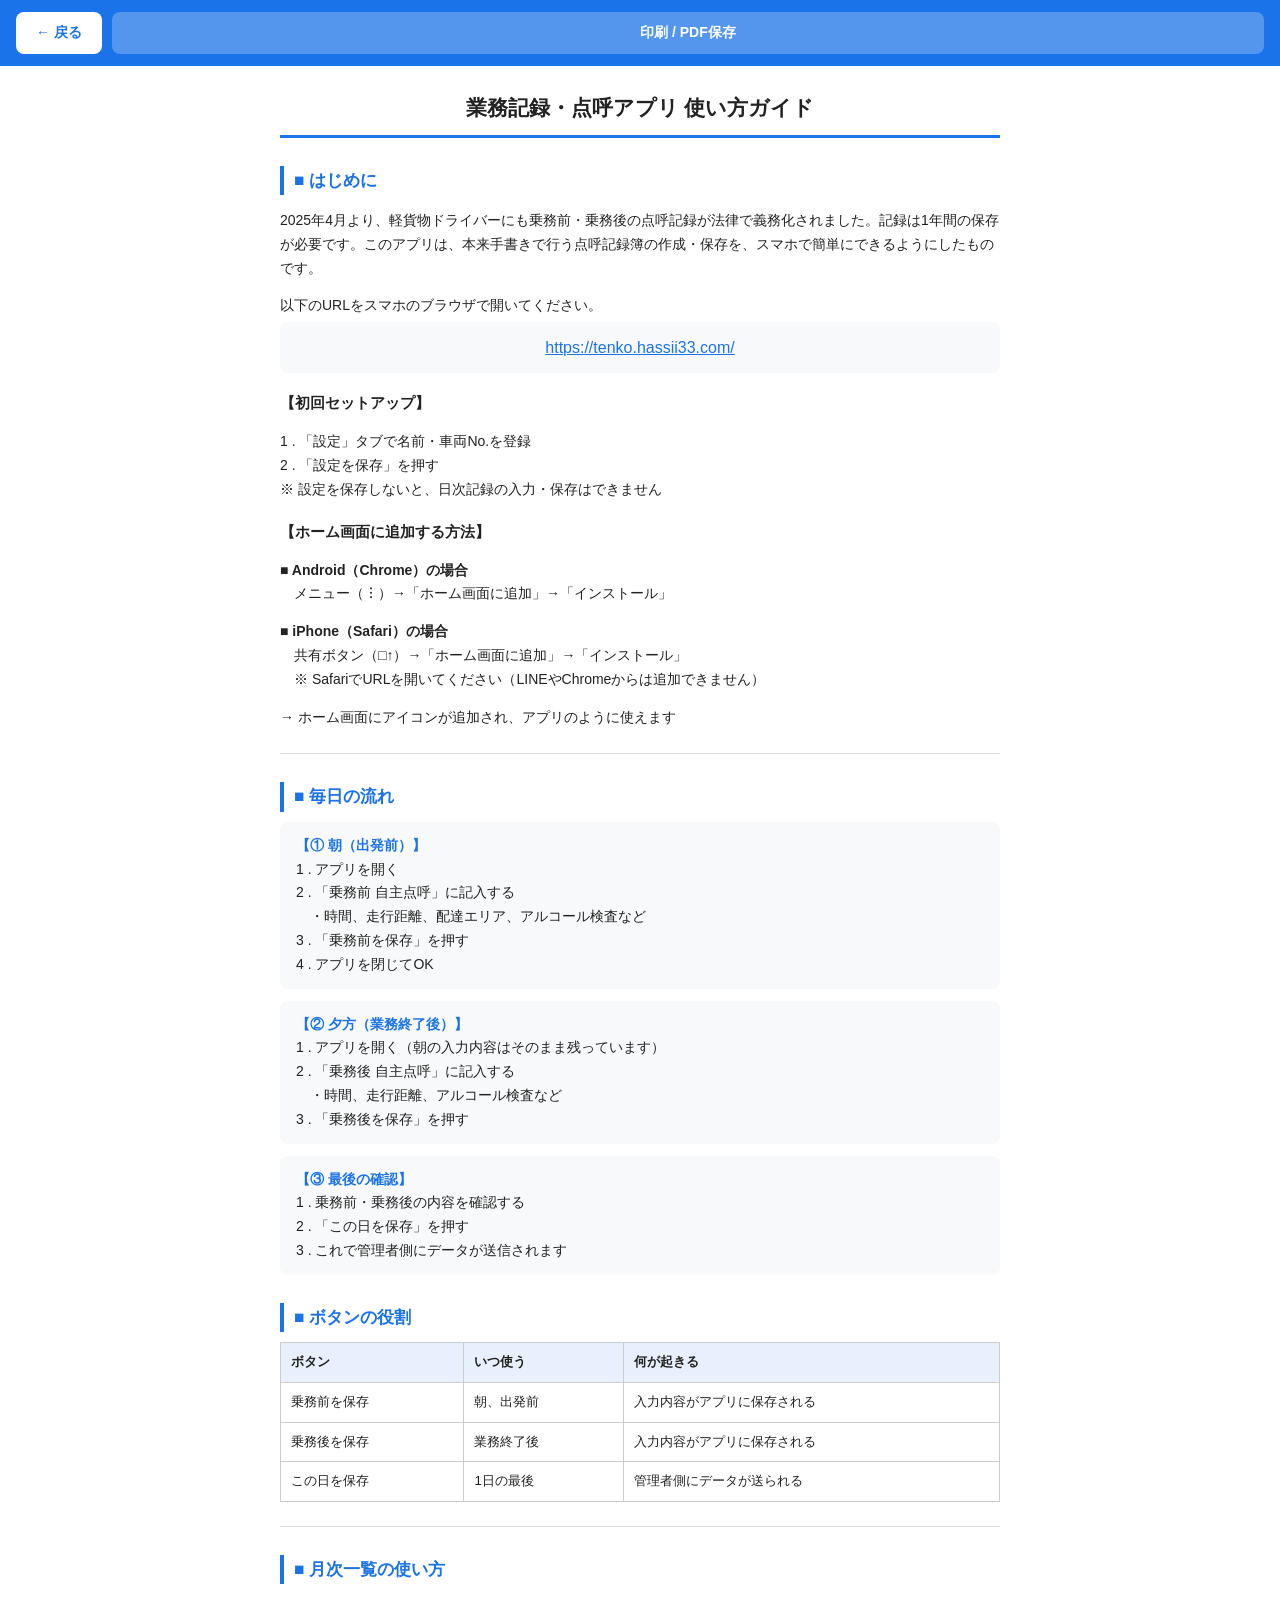
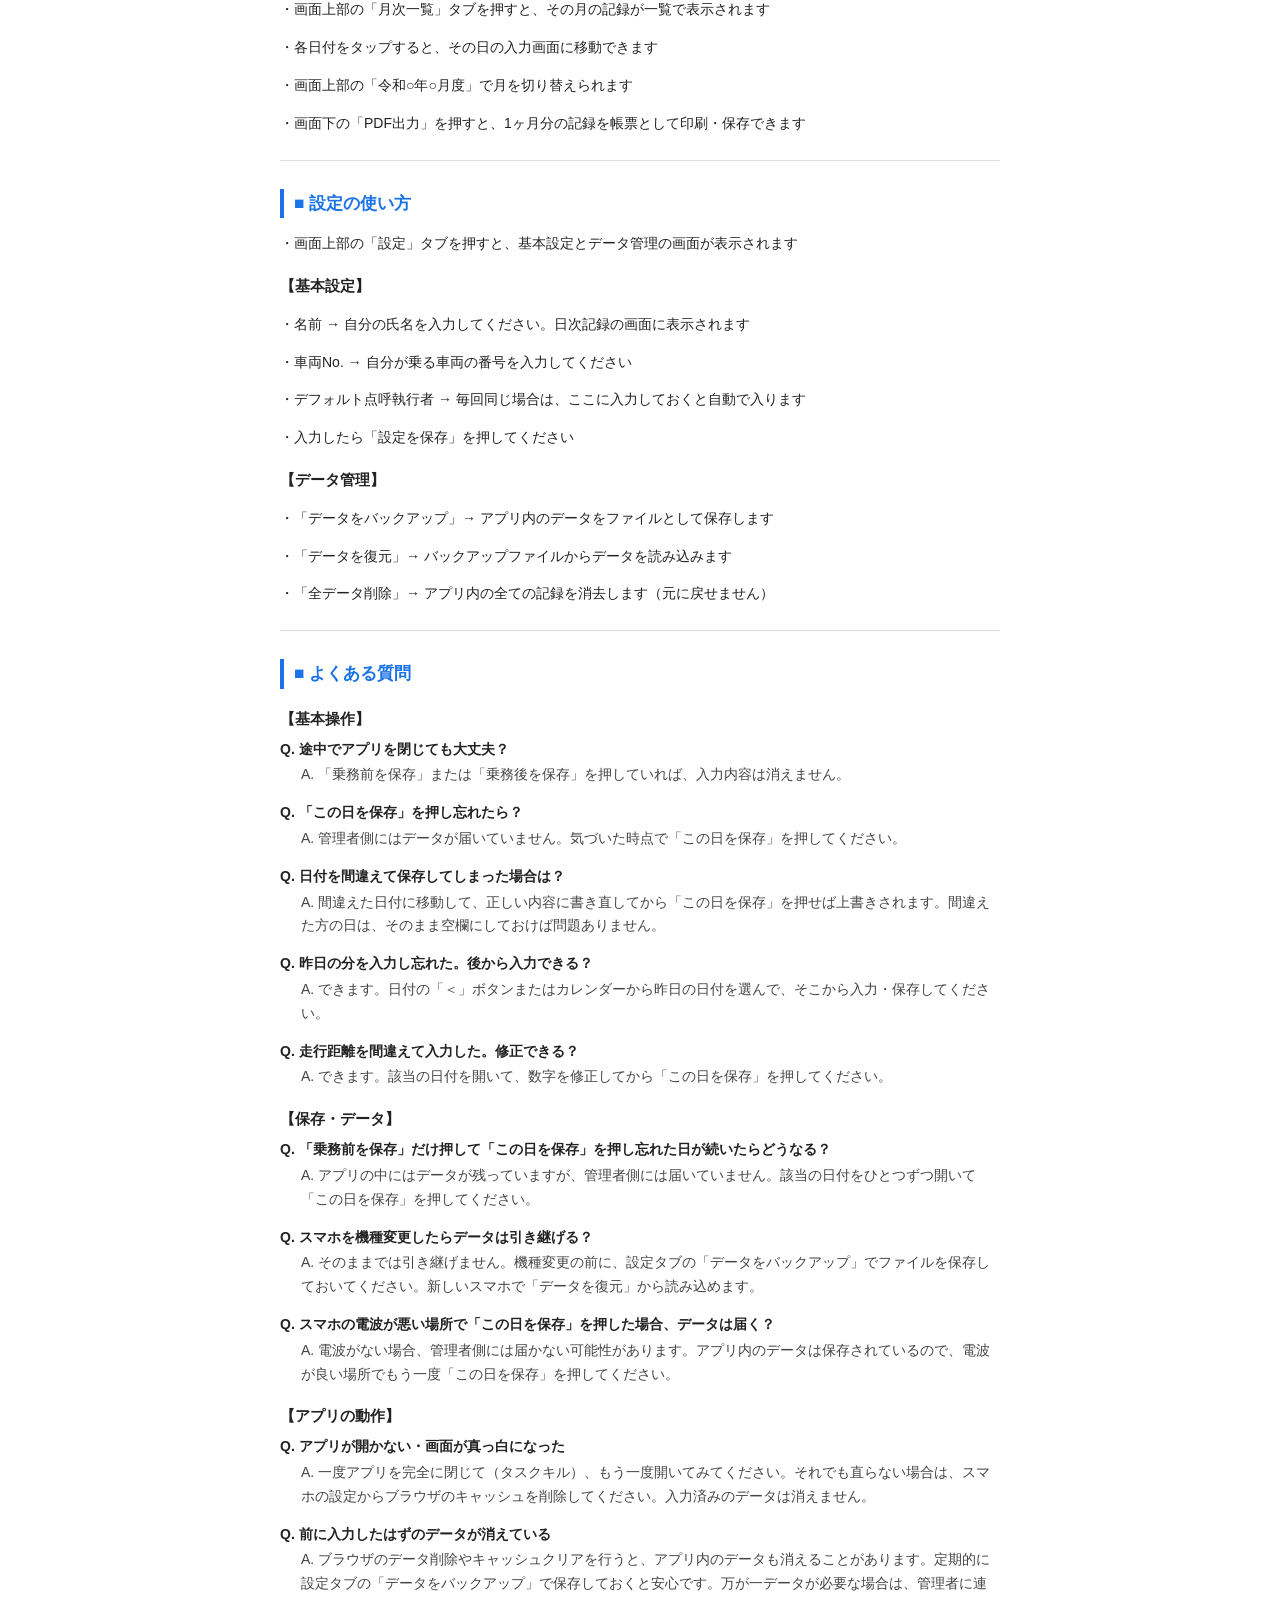
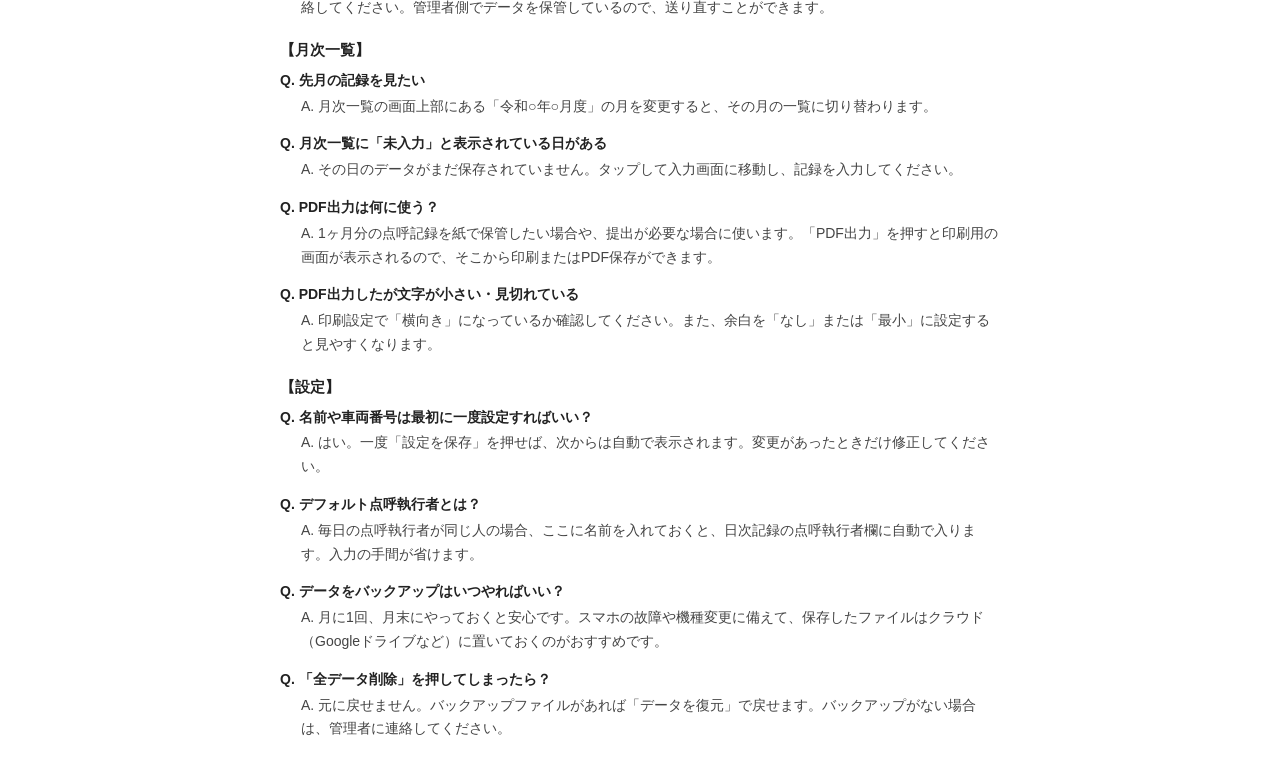
==== guide.html @ 97c28713 "点呼アプリ: 使い方ガイド内蔵・設定未登録時の保存ブロック追加 - guide.htmlをアプリ内に配置、設定タブからアクセス可能に - 名前・車両No.未登録時は全保存ボタンをブロック - SWキャ" ====
<!DOCTYPE html>
<html lang="ja">
<head>
<meta charset="UTF-8">
<meta name="viewport" content="width=device-width, initial-scale=1.0">
<title>業務記録・点呼アプリ 使い方ガイド</title>
<style>
@page { size: A4; margin: 15mm 18mm; }
@media print { body { -webkit-print-color-adjust: exact; print-color-adjust: exact; } .no-print { display: none !important; } }
body { font-family: "Hiragino Sans", "Noto Sans JP", "Yu Gothic", sans-serif; font-size: 10.5pt; line-height: 1.7; color: #222; max-width: 720px; margin: 0 auto; padding: 20px; }
h1 { font-size: 16pt; text-align: center; border-bottom: 3px solid #1a73e8; padding-bottom: 8px; margin-bottom: 20px; }
h2 { font-size: 13pt; color: #1a73e8; margin-top: 28px; margin-bottom: 10px; border-left: 4px solid #1a73e8; padding-left: 10px; }
h3 { font-size: 11pt; margin-top: 18px; margin-bottom: 6px; }
p, li { margin-bottom: 4px; }
.step-block { background: #f8f9fa; border-radius: 8px; padding: 12px 16px; margin-bottom: 12px; }
.step-block strong { color: #1a73e8; }
.btn-table { width: 100%; border-collapse: collapse; margin: 10px 0; }
.btn-table th, .btn-table td { border: 1px solid #ccc; padding: 8px 10px; text-align: left; font-size: 10pt; }
.btn-table th { background: #e8f0fe; font-weight: bold; }
.qa { margin-bottom: 14px; }
.qa-q { font-weight: bold; margin-bottom: 2px; }
.qa-a { margin-left: 1.5em; color: #444; }
.section-divider { border: none; border-top: 1px solid #ddd; margin: 24px 0; }
.toolbar { position: fixed; top: 0; left: 0; right: 0; display: flex; gap: 10px; padding: 12px 16px; background: #1a73e8; z-index: 9999; }
.toolbar button { padding: 12px 20px; border: none; border-radius: 8px; font-size: 14px; font-weight: bold; cursor: pointer; }
.toolbar .back-btn { background: white; color: #1a73e8; min-width: 80px; }
.toolbar .print-btn { background: rgba(255,255,255,0.25); color: white; flex: 1; }
.spacer { height: 56px; }
</style>
</head>
<body>

<div class="toolbar no-print">
<button class="back-btn" onclick="window.close(); history.back();">&larr; 戻る</button>
<button class="print-btn" onclick="window.print();">印刷 / PDF保存</button>
</div>
<div class="spacer no-print"></div>

<h1>業務記録・点呼アプリ 使い方ガイド</h1>

<h2>&#9632; はじめに</h2>

<p>2025年4月より、軽貨物ドライバーにも乗務前・乗務後の点呼記録が法律で義務化されました。記録は1年間の保存が必要です。このアプリは、本来手書きで行う点呼記録簿の作成・保存を、スマホで簡単にできるようにしたものです。</p>

<p>以下のURLをスマホのブラウザで開いてください。</p>

<div class="step-block" style="text-align:center;">
<a href="https://tenko.hassii33.com/" style="font-size:12pt; color:#1a73e8; word-break:break-all;">https://tenko.hassii33.com/</a>
</div>

<h3>【初回セットアップ】</h3>
<p>1 . 「設定」タブで名前・車両No.を登録<br>
2 . 「設定を保存」を押す<br>
※ 設定を保存しないと、日次記録の入力・保存はできません</p>

<h3>【ホーム画面に追加する方法】</h3>
<p><strong>&#9632; Android（Chrome）の場合</strong><br>
　メニュー（︙）→「ホーム画面に追加」→「インストール」</p>
<p><strong>&#9632; iPhone（Safari）の場合</strong><br>
　共有ボタン（□↑）→「ホーム画面に追加」→「インストール」<br>
　※ SafariでURLを開いてください（LINEやChromeからは追加できません）</p>
<p>→ ホーム画面にアイコンが追加され、アプリのように使えます</p>

<hr class="section-divider">

<h2>&#9632; 毎日の流れ</h2>

<div class="step-block">
<strong>【&#9312; 朝（出発前）】</strong><br>
1 . アプリを開く<br>
2 . 「乗務前 自主点呼」に記入する<br>
　・時間、走行距離、配達エリア、アルコール検査など<br>
3 . 「乗務前を保存」を押す<br>
4 . アプリを閉じてOK
</div>

<div class="step-block">
<strong>【&#9313; 夕方（業務終了後）】</strong><br>
1 . アプリを開く（朝の入力内容はそのまま残っています）<br>
2 . 「乗務後 自主点呼」に記入する<br>
　・時間、走行距離、アルコール検査など<br>
3 . 「乗務後を保存」を押す
</div>

<div class="step-block">
<strong>【&#9314; 最後の確認】</strong><br>
1 . 乗務前・乗務後の内容を確認する<br>
2 . 「この日を保存」を押す<br>
3 . これで管理者側にデータが送信されます
</div>

<h2>&#9632; ボタンの役割</h2>

<table class="btn-table">
<tr><th>ボタン</th><th>いつ使う</th><th>何が起きる</th></tr>
<tr><td>乗務前を保存</td><td>朝、出発前</td><td>入力内容がアプリに保存される</td></tr>
<tr><td>乗務後を保存</td><td>業務終了後</td><td>入力内容がアプリに保存される</td></tr>
<tr><td>この日を保存</td><td>1日の最後</td><td>管理者側にデータが送られる</td></tr>
</table>

<hr class="section-divider">

<h2>&#9632; 月次一覧の使い方</h2>
<p>・画面上部の「月次一覧」タブを押すと、その月の記録が一覧で表示されます</p>
<p>・各日付をタップすると、その日の入力画面に移動できます</p>
<p>・画面上部の「令和○年○月度」で月を切り替えられます</p>
<p>・画面下の「PDF出力」を押すと、1ヶ月分の記録を帳票として印刷・保存できます</p>

<hr class="section-divider">

<h2>&#9632; 設定の使い方</h2>
<p>・画面上部の「設定」タブを押すと、基本設定とデータ管理の画面が表示されます</p>

<h3>【基本設定】</h3>
<p>・名前 → 自分の氏名を入力してください。日次記録の画面に表示されます</p>
<p>・車両No. → 自分が乗る車両の番号を入力してください</p>
<p>・デフォルト点呼執行者 → 毎回同じ場合は、ここに入力しておくと自動で入ります</p>
<p>・入力したら「設定を保存」を押してください</p>

<h3>【データ管理】</h3>
<p>・「データをバックアップ」→ アプリ内のデータをファイルとして保存します</p>
<p>・「データを復元」→ バックアップファイルからデータを読み込みます</p>
<p>・「全データ削除」→ アプリ内の全ての記録を消去します（元に戻せません）</p>

<hr class="section-divider">

<h2>&#9632; よくある質問</h2>

<h3>【基本操作】</h3>

<div class="qa">
<div class="qa-q">Q. 途中でアプリを閉じても大丈夫？</div>
<div class="qa-a">A. 「乗務前を保存」または「乗務後を保存」を押していれば、入力内容は消えません。</div>
</div>

<div class="qa">
<div class="qa-q">Q. 「この日を保存」を押し忘れたら？</div>
<div class="qa-a">A. 管理者側にはデータが届いていません。気づいた時点で「この日を保存」を押してください。</div>
</div>

<div class="qa">
<div class="qa-q">Q. 日付を間違えて保存してしまった場合は？</div>
<div class="qa-a">A. 間違えた日付に移動して、正しい内容に書き直してから「この日を保存」を押せば上書きされます。間違えた方の日は、そのまま空欄にしておけば問題ありません。</div>
</div>

<div class="qa">
<div class="qa-q">Q. 昨日の分を入力し忘れた。後から入力できる？</div>
<div class="qa-a">A. できます。日付の「＜」ボタンまたはカレンダーから昨日の日付を選んで、そこから入力・保存してください。</div>
</div>

<div class="qa">
<div class="qa-q">Q. 走行距離を間違えて入力した。修正できる？</div>
<div class="qa-a">A. できます。該当の日付を開いて、数字を修正してから「この日を保存」を押してください。</div>
</div>

<h3>【保存・データ】</h3>

<div class="qa">
<div class="qa-q">Q. 「乗務前を保存」だけ押して「この日を保存」を押し忘れた日が続いたらどうなる？</div>
<div class="qa-a">A. アプリの中にはデータが残っていますが、管理者側には届いていません。該当の日付をひとつずつ開いて「この日を保存」を押してください。</div>
</div>

<div class="qa">
<div class="qa-q">Q. スマホを機種変更したらデータは引き継げる？</div>
<div class="qa-a">A. そのままでは引き継げません。機種変更の前に、設定タブの「データをバックアップ」でファイルを保存しておいてください。新しいスマホで「データを復元」から読み込めます。</div>
</div>

<div class="qa">
<div class="qa-q">Q. スマホの電波が悪い場所で「この日を保存」を押した場合、データは届く？</div>
<div class="qa-a">A. 電波がない場合、管理者側には届かない可能性があります。アプリ内のデータは保存されているので、電波が良い場所でもう一度「この日を保存」を押してください。</div>
</div>

<h3>【アプリの動作】</h3>

<div class="qa">
<div class="qa-q">Q. アプリが開かない・画面が真っ白になった</div>
<div class="qa-a">A. 一度アプリを完全に閉じて（タスクキル）、もう一度開いてみてください。それでも直らない場合は、スマホの設定からブラウザのキャッシュを削除してください。入力済みのデータは消えません。</div>
</div>

<div class="qa">
<div class="qa-q">Q. 前に入力したはずのデータが消えている</div>
<div class="qa-a">A. ブラウザのデータ削除やキャッシュクリアを行うと、アプリ内のデータも消えることがあります。定期的に設定タブの「データをバックアップ」で保存しておくと安心です。万が一データが必要な場合は、管理者に連絡してください。管理者側でデータを保管しているので、送り直すことができます。</div>
</div>

<h3>【月次一覧】</h3>

<div class="qa">
<div class="qa-q">Q. 先月の記録を見たい</div>
<div class="qa-a">A. 月次一覧の画面上部にある「令和○年○月度」の月を変更すると、その月の一覧に切り替わります。</div>
</div>

<div class="qa">
<div class="qa-q">Q. 月次一覧に「未入力」と表示されている日がある</div>
<div class="qa-a">A. その日のデータがまだ保存されていません。タップして入力画面に移動し、記録を入力してください。</div>
</div>

<div class="qa">
<div class="qa-q">Q. PDF出力は何に使う？</div>
<div class="qa-a">A. 1ヶ月分の点呼記録を紙で保管したい場合や、提出が必要な場合に使います。「PDF出力」を押すと印刷用の画面が表示されるので、そこから印刷またはPDF保存ができます。</div>
</div>

<div class="qa">
<div class="qa-q">Q. PDF出力したが文字が小さい・見切れている</div>
<div class="qa-a">A. 印刷設定で「横向き」になっているか確認してください。また、余白を「なし」または「最小」に設定すると見やすくなります。</div>
</div>

<h3>【設定】</h3>

<div class="qa">
<div class="qa-q">Q. 名前や車両番号は最初に一度設定すればいい？</div>
<div class="qa-a">A. はい。一度「設定を保存」を押せば、次からは自動で表示されます。変更があったときだけ修正してください。</div>
</div>

<div class="qa">
<div class="qa-q">Q. デフォルト点呼執行者とは？</div>
<div class="qa-a">A. 毎日の点呼執行者が同じ人の場合、ここに名前を入れておくと、日次記録の点呼執行者欄に自動で入ります。入力の手間が省けます。</div>
</div>

<div class="qa">
<div class="qa-q">Q. データをバックアップはいつやればいい？</div>
<div class="qa-a">A. 月に1回、月末にやっておくと安心です。スマホの故障や機種変更に備えて、保存したファイルはクラウド（Googleドライブなど）に置いておくのがおすすめです。</div>
</div>

<div class="qa">
<div class="qa-q">Q. 「全データ削除」を押してしまったら？</div>
<div class="qa-a">A. 元に戻せません。バックアップファイルがあれば「データを復元」で戻せます。バックアップがない場合は、管理者に連絡してください。</div>
</div>

</body>
</html>
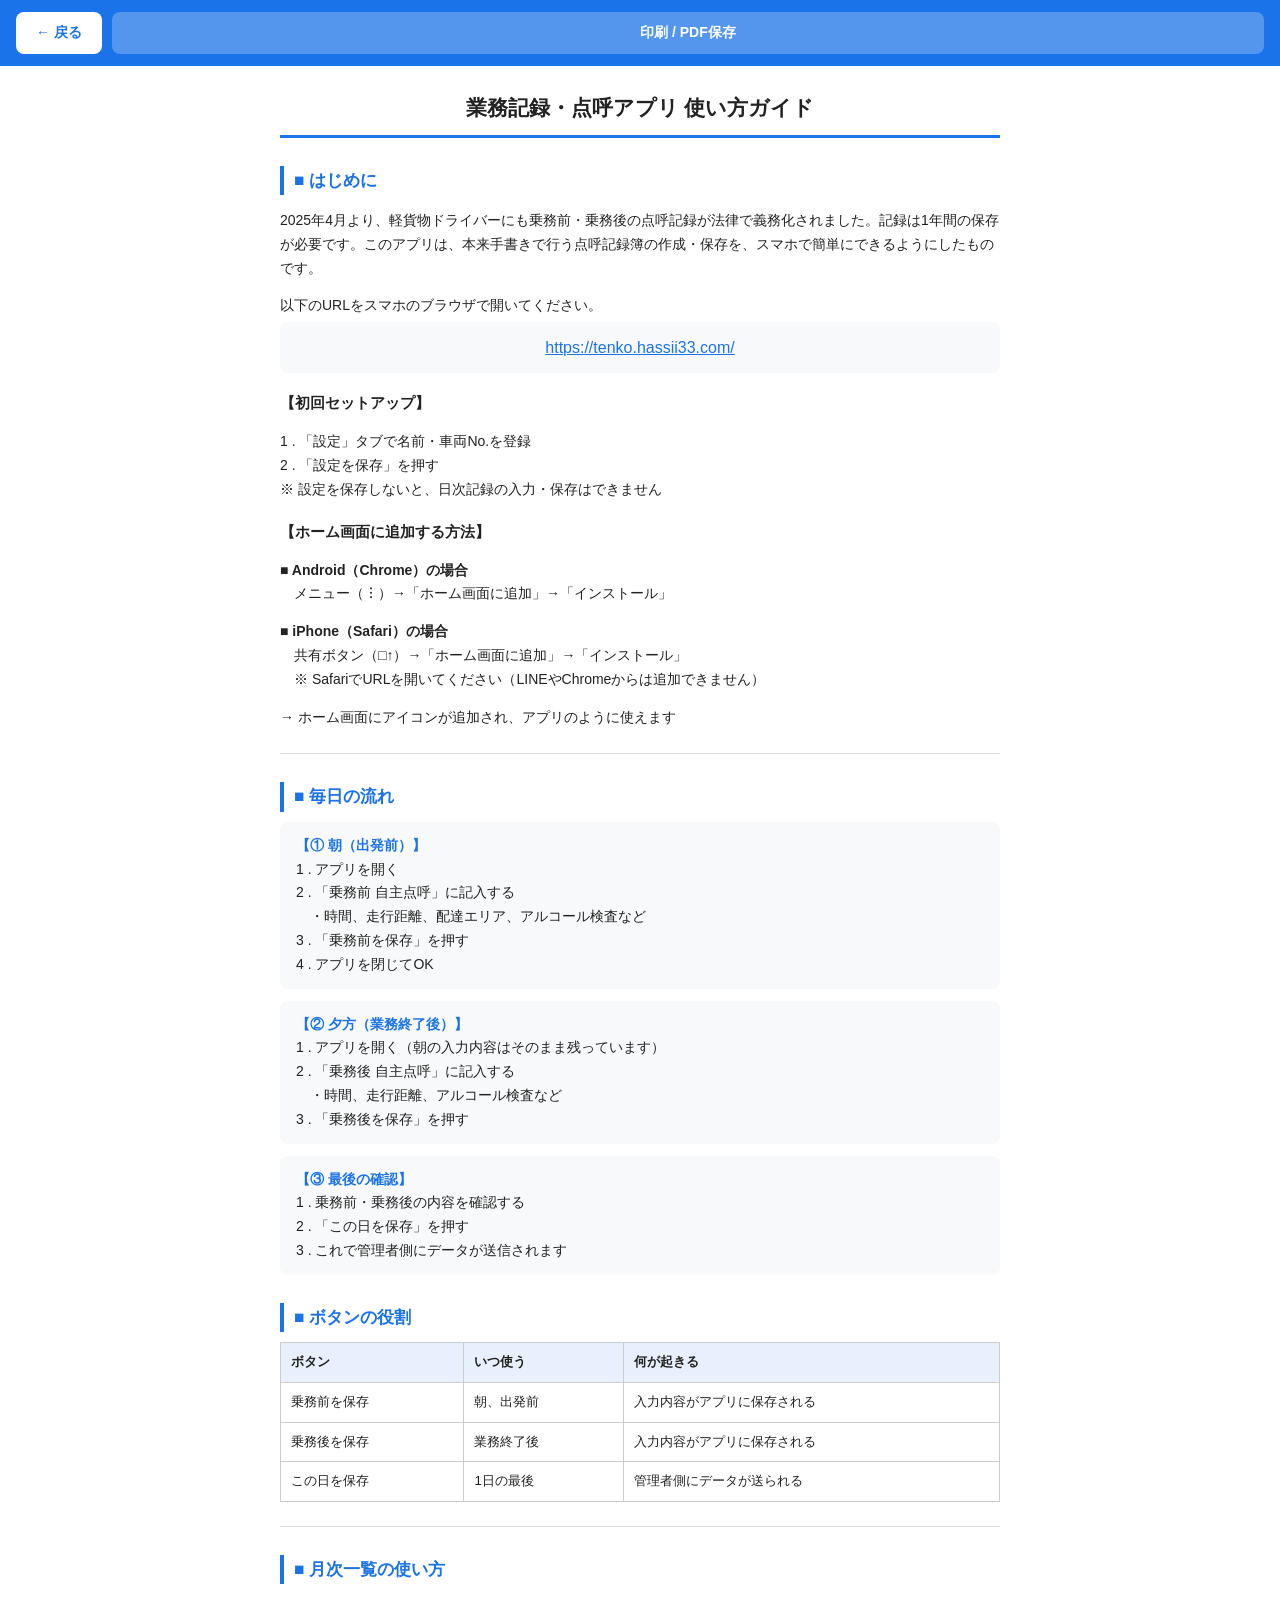
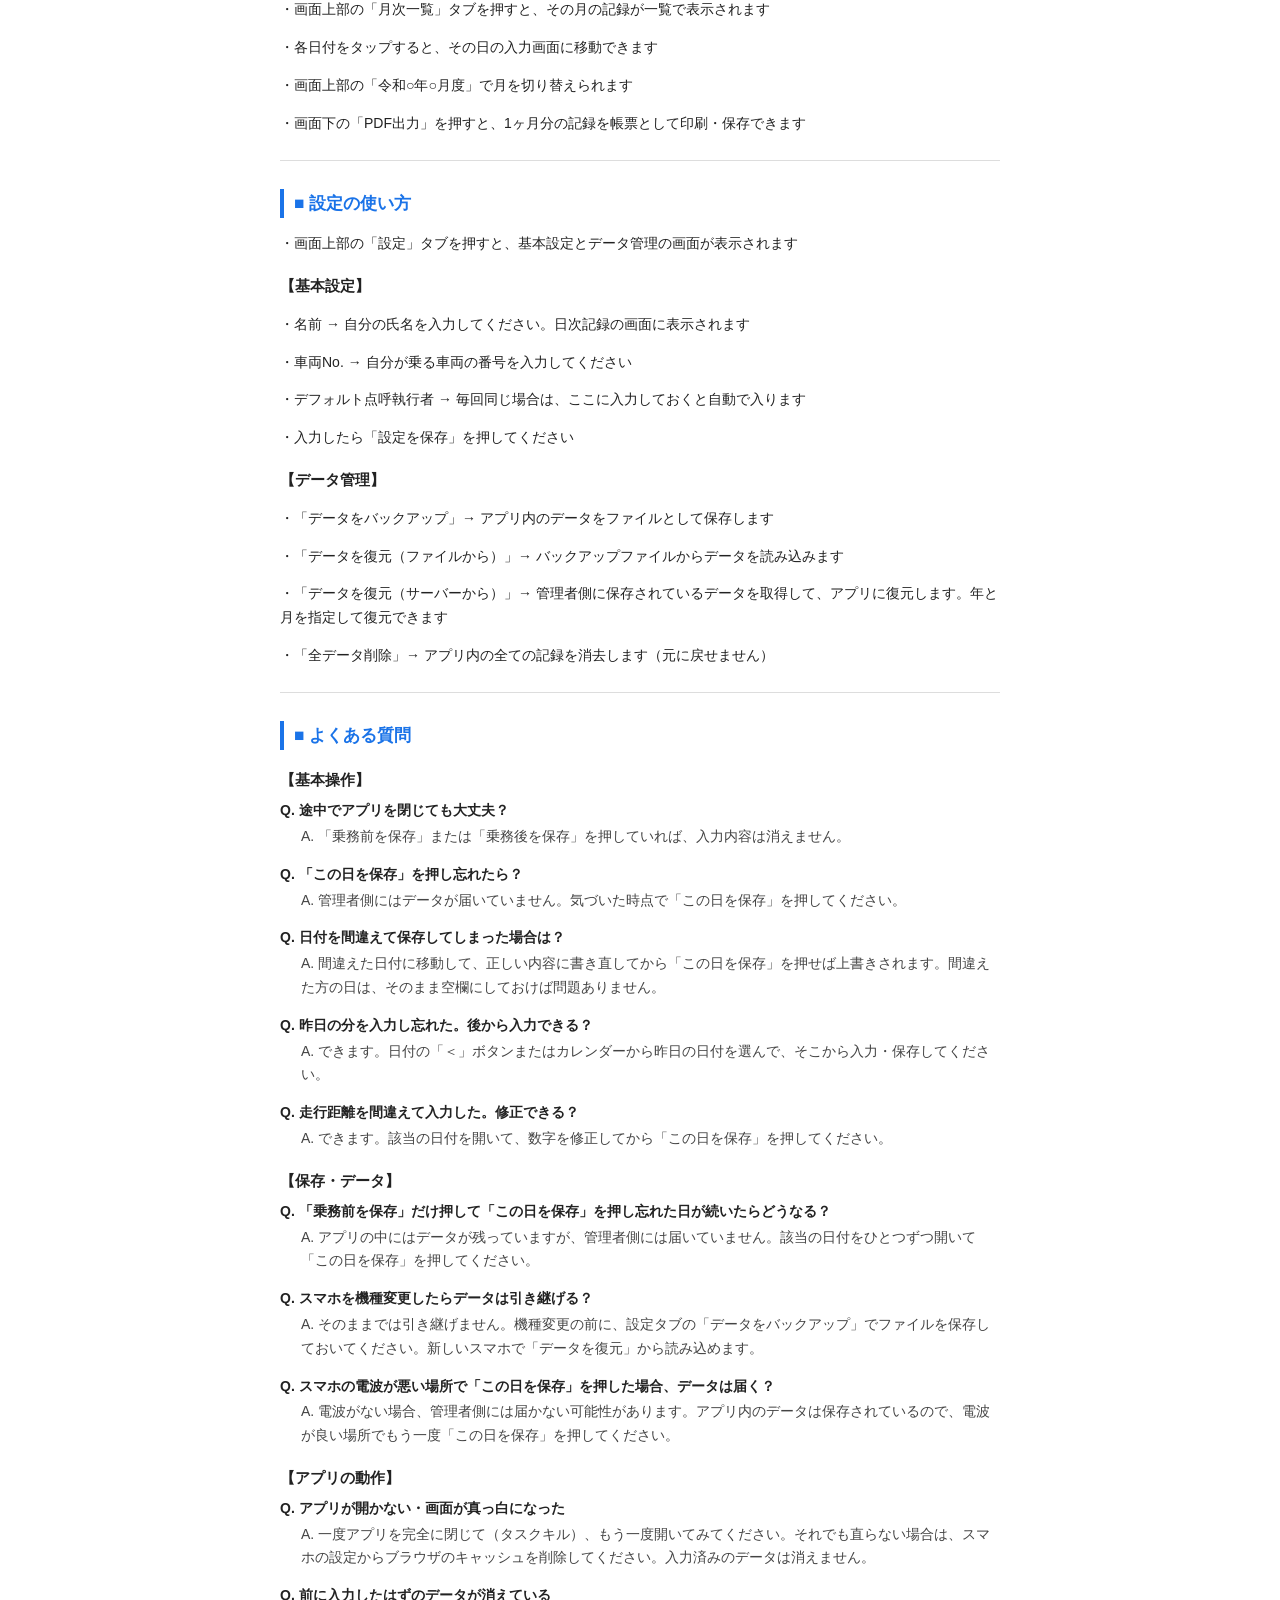
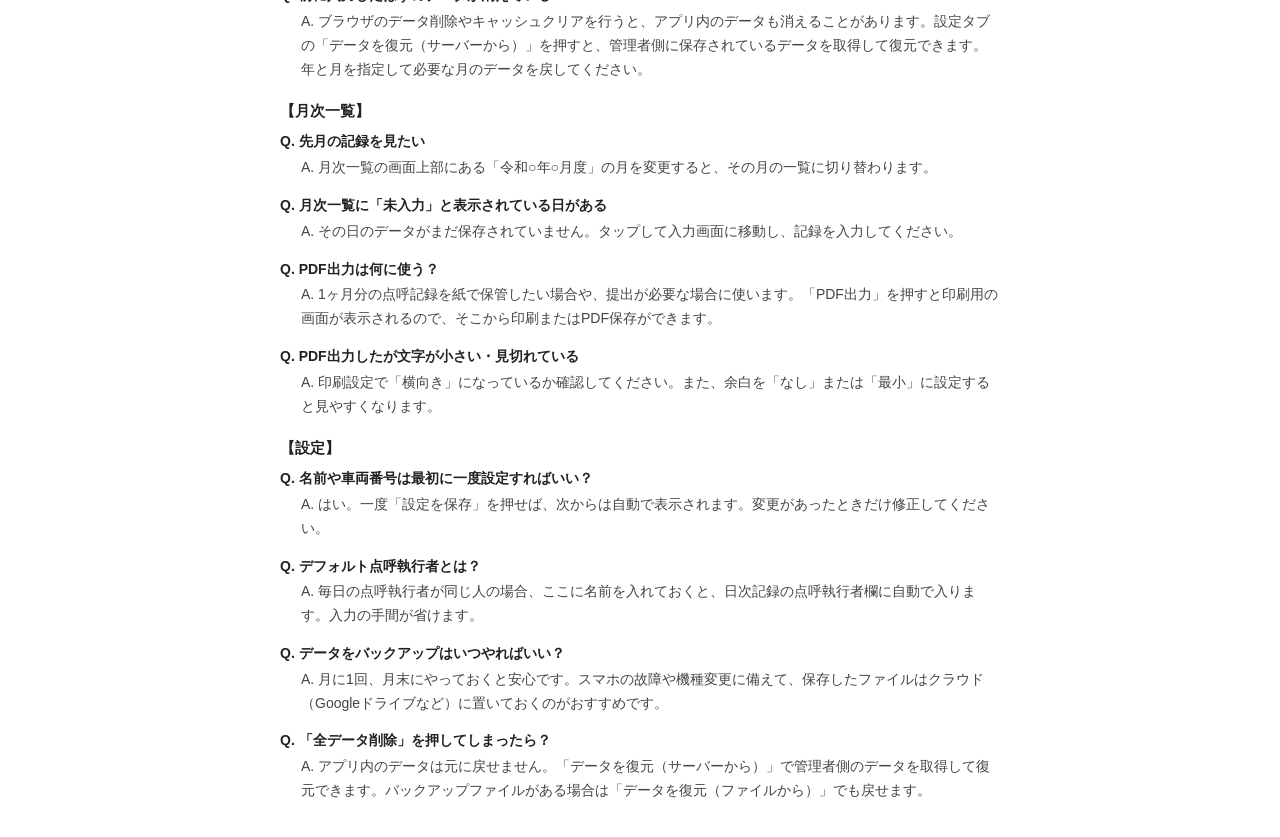
==== commit 0cb6d021: "使い方ガイド: サーバー復元機能の説明を追加・ボタン名更新 Co-Authored-By: Claude Opus 4.6 <noreply@anthropic.com>" ====
--- a/guide.html
+++ b/guide.html
@@ -119,7 +119,8 @@
 
 <h3>【データ管理】</h3>
 <p>・「データをバックアップ」→ アプリ内のデータをファイルとして保存します</p>
-<p>・「データを復元」→ バックアップファイルからデータを読み込みます</p>
+<p>・「データを復元（ファイルから）」→ バックアップファイルからデータを読み込みます</p>
+<p>・「データを復元（サーバーから）」→ 管理者側に保存されているデータを取得して、アプリに復元します。年と月を指定して復元できます</p>
 <p>・「全データ削除」→ アプリ内の全ての記録を消去します（元に戻せません）</p>
 
 <hr class="section-divider">
@@ -179,7 +180,7 @@
 
 <div class="qa">
 <div class="qa-q">Q. 前に入力したはずのデータが消えている</div>
-<div class="qa-a">A. ブラウザのデータ削除やキャッシュクリアを行うと、アプリ内のデータも消えることがあります。定期的に設定タブの「データをバックアップ」で保存しておくと安心です。万が一データが必要な場合は、管理者に連絡してください。管理者側でデータを保管しているので、送り直すことができます。</div>
+<div class="qa-a">A. ブラウザのデータ削除やキャッシュクリアを行うと、アプリ内のデータも消えることがあります。設定タブの「データを復元（サーバーから）」を押すと、管理者側に保存されているデータを取得して復元できます。年と月を指定して必要な月のデータを戻してください。</div>
 </div>
 
 <h3>【月次一覧】</h3>
@@ -223,7 +224,7 @@
 
 <div class="qa">
 <div class="qa-q">Q. 「全データ削除」を押してしまったら？</div>
-<div class="qa-a">A. 元に戻せません。バックアップファイルがあれば「データを復元」で戻せます。バックアップがない場合は、管理者に連絡してください。</div>
+<div class="qa-a">A. アプリ内のデータは元に戻せません。「データを復元（サーバーから）」で管理者側のデータを取得して復元できます。バックアップファイルがある場合は「データを復元（ファイルから）」でも戻せます。</div>
 </div>
 
 </body>
